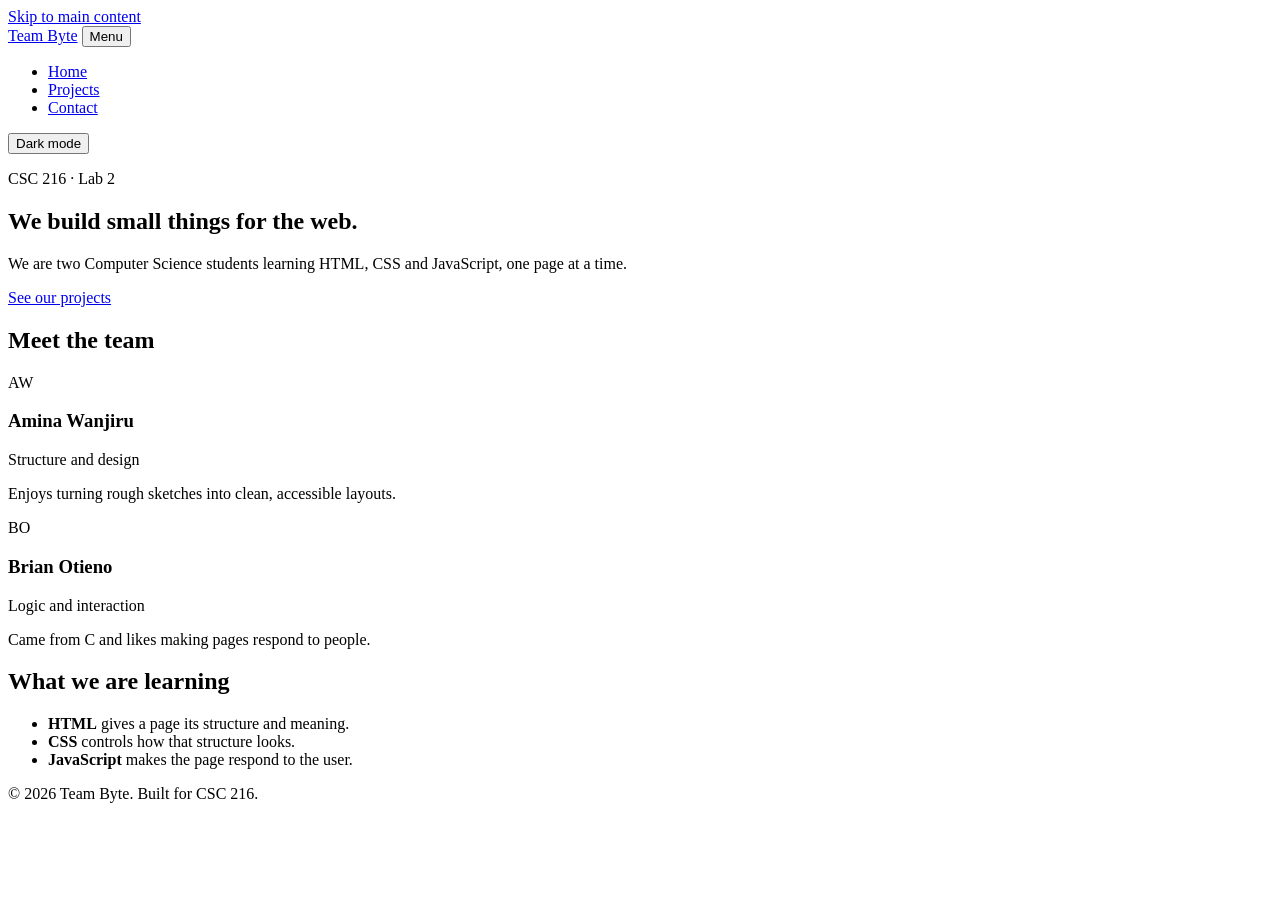
==== index.html @ a4f04c45 "Add home page structure" ====
<!DOCTYPE html>
<html lang="en">
<head>
  <meta charset="UTF-8">
  <meta name="viewport" content="width=device-width, initial-scale=1.0">
  <meta name="description" content="Team Byte: a CSC 216 web development pair.">
  <title>Home | Team Byte</title>
  <link rel="stylesheet" href="css/styles.css">
  <script src="js/script.js" defer></script>
</head>
<body>
  <a class="skip-link" href="#main">Skip to main content</a>

  <header class="site-header">
    <div class="container header-inner">
      <a class="logo" href="index.html">Team Byte</a>
      <button class="nav-toggle" type="button" aria-expanded="false" aria-controls="site-nav">Menu</button>
      <nav id="site-nav" class="site-nav" aria-label="Main">
        <ul>
          <li><a href="index.html" aria-current="page">Home</a></li>
          <li><a href="projects.html">Projects</a></li>
          <li><a href="contact.html">Contact</a></li>
        </ul>
      </nav>
      <button class="theme-toggle" type="button" aria-pressed="false">Dark mode</button>
    </div>
  </header>

  <main id="main">
    <section class="hero">
      <div class="container">
        <p class="eyebrow">CSC 216 · Lab 2</p>
        <h1>We build small things for the web.</h1>
        <p class="lead">We are two Computer Science students learning HTML, CSS and JavaScript, one page at a time.</p>
        <a class="button" href="projects.html">See our projects</a>
      </div>
    </section>

    <section class="container section" aria-labelledby="team-heading">
      <h2 id="team-heading">Meet the team</h2>
      <div class="team-grid">
        <article class="card">
          <div class="avatar" aria-hidden="true">AW</div>
          <h3>Amina Wanjiru</h3>
          <p class="role">Structure and design</p>
          <p>Enjoys turning rough sketches into clean, accessible layouts.</p>
        </article>
        <article class="card">
          <div class="avatar" aria-hidden="true">BO</div>
          <h3>Brian Otieno</h3>
          <p class="role">Logic and interaction</p>
          <p>Came from C and likes making pages respond to people.</p>
        </article>
      </div>
    </section>

    <section class="container section" aria-labelledby="learning-heading">
      <h2 id="learning-heading">What we are learning</h2>
      <ul class="skill-list">
        <li><strong>HTML</strong> gives a page its structure and meaning.</li>
        <li><strong>CSS</strong> controls how that structure looks.</li>
        <li><strong>JavaScript</strong> makes the page respond to the user.</li>
      </ul>
    </section>
  </main>

  <footer class="site-footer">
    <div class="container">
      <p>© <span id="year">2026</span> Team Byte. Built for CSC 216.</p>
    </div>
  </footer>
</body>
</html>
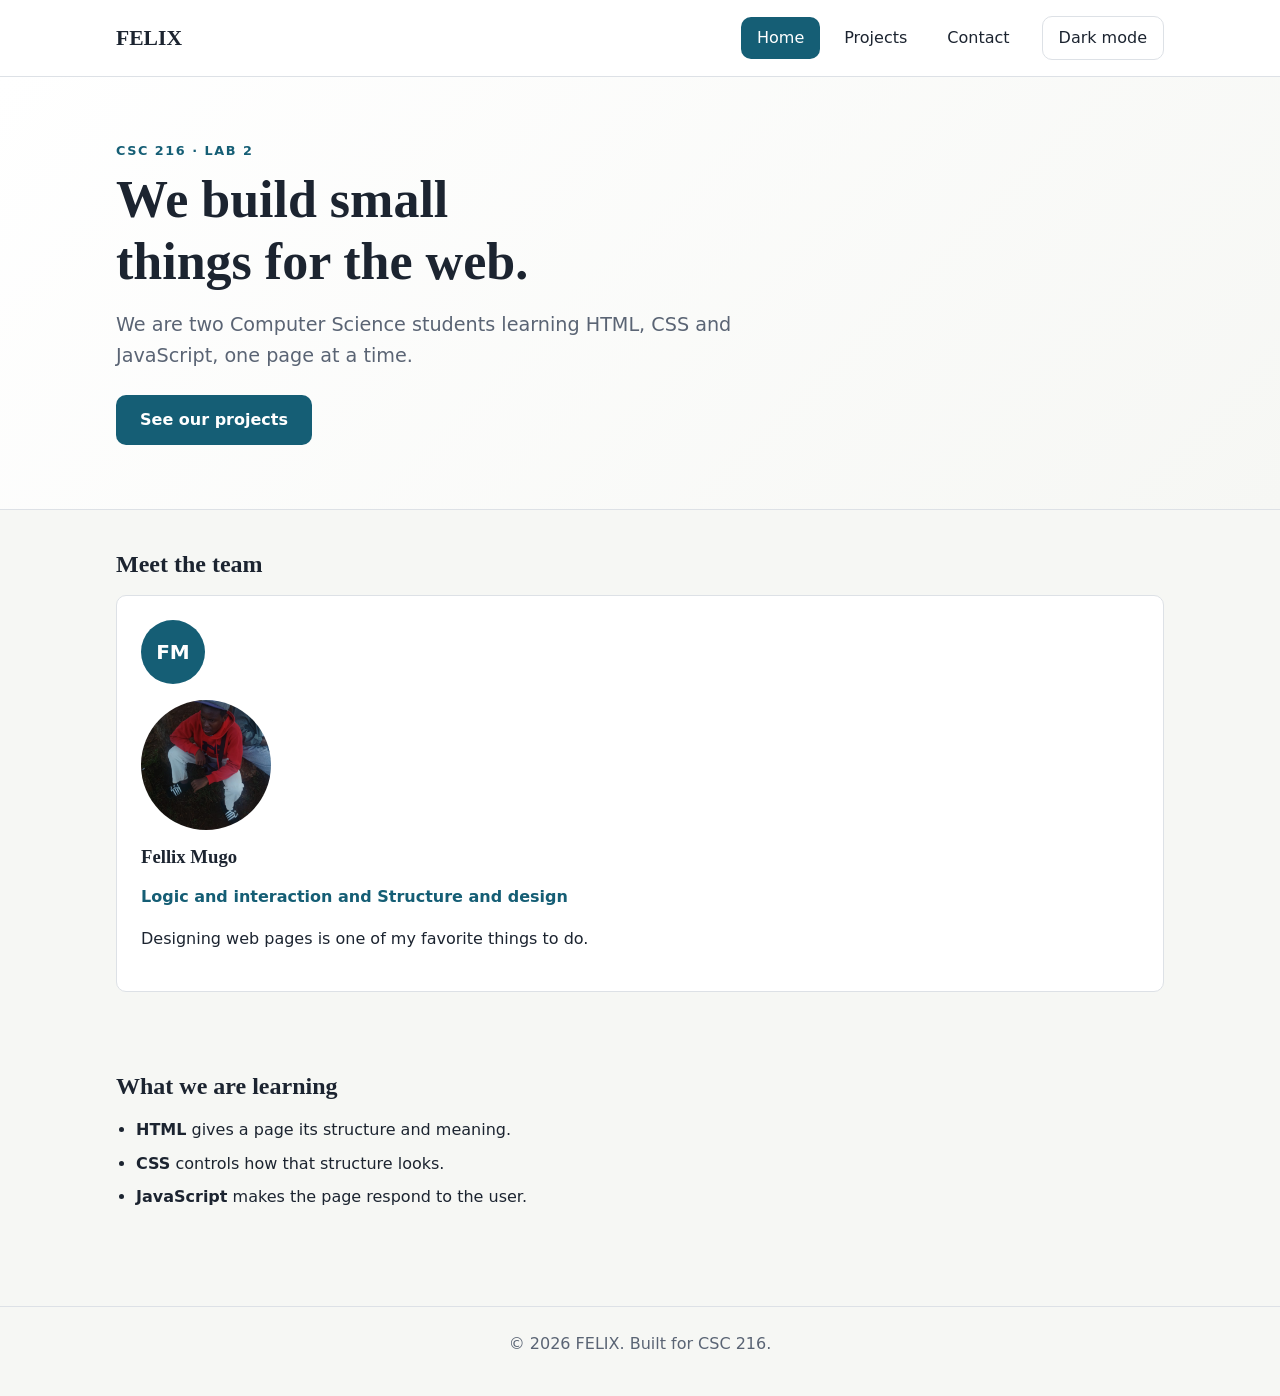
==== commit 3edddf87: "Personalized the project" ====
--- a/index.html
+++ b/index.html
@@ -3,8 +3,8 @@
 <head>
   <meta charset="UTF-8">
   <meta name="viewport" content="width=device-width, initial-scale=1.0">
-  <meta name="description" content="Team Byte: a CSC 216 web development pair.">
-  <title>Home | Team Byte</title>
+  <meta name="description" content="FELIX: a CSC 216 web development pair.">
+  <title>Home | FELIX</title>
   <link rel="stylesheet" href="css/styles.css">
   <script src="js/script.js" defer></script>
 </head>
@@ -13,7 +13,7 @@
 
   <header class="site-header">
     <div class="container header-inner">
-      <a class="logo" href="index.html">Team Byte</a>
+      <a class="logo" href="index.html">FELIX</a>
       <button class="nav-toggle" type="button" aria-expanded="false" aria-controls="site-nav">Menu</button>
       <nav id="site-nav" class="site-nav" aria-label="Main">
         <ul>
@@ -39,17 +39,13 @@
     <section class="container section" aria-labelledby="team-heading">
       <h2 id="team-heading">Meet the team</h2>
       <div class="team-grid">
+        
         <article class="card">
-          <div class="avatar" aria-hidden="true">AW</div>
-          <h3>Amina Wanjiru</h3>
-          <p class="role">Structure and design</p>
-          <p>Enjoys turning rough sketches into clean, accessible layouts.</p>
-        </article>
-        <article class="card">
-          <div class="avatar" aria-hidden="true">BO</div>
-          <h3>Brian Otieno</h3>
-          <p class="role">Logic and interaction</p>
-          <p>Came from C and likes making pages respond to people.</p>
+          <div class="avatar" aria-hidden="true">FM</div>
+          <img src="images/felixmugo.jpeg" alt="Fellix Mugo" class="avatar">
+          <h3>Fellix Mugo</h3>
+          <p class="role">Logic and interaction and Structure and design</p>
+          <p>Designing web pages is one of my favorite things to do.</p>
         </article>
       </div>
     </section>
@@ -66,7 +62,7 @@
 
   <footer class="site-footer">
     <div class="container">
-      <p>© <span id="year">2026</span> Team Byte. Built for CSC 216.</p>
+      <p>© <span id="year">2026</span> FELIX. Built for CSC 216.</p>
     </div>
   </footer>
 </body>
--- a/css/styles.css
+++ b/css/styles.css
@@ -0,0 +1,481 @@
+/* =====================================================
+   Team website stylesheet (CSC 216, Lab 2)
+   One file styles every page on the site.
+   ===================================================== */
+
+/* ---------- 1. Design tokens ---------- */
+:root {
+  --color-bg: #f6f7f4;
+  --color-surface: #ffffff;
+  --color-text: #1c2430;
+  --color-muted: #5a6474;
+  --color-primary: #155E75;
+  --color-primary-dark: #134E4A;
+  --color-on-primary: #ffffff;
+  --color-border: #dde1e6;
+  --color-error: #b3261e;
+  --color-success: #1e7b3a;
+
+  --font-body: system-ui, -apple-system, "Segoe UI", Roboto, Arial, sans-serif;
+  --font-heading: Georgia, "Times New Roman", serif;
+
+  --space-1: 0.5rem;
+  --space-2: 1rem;
+  --space-3: 1.5rem;
+  --space-4: 2.5rem;
+  --space-5: 4rem;
+
+  --radius: 10px;
+  --max-width: 1080px;
+}
+
+body.dark {
+  --color-bg: #11161d;
+  --color-surface: #1a212b;
+  --color-text: #e7ebf0;
+  --color-muted: #a2abb9;
+  --color-primary: #7DD3FC;
+  --color-primary-dark: #A7F3D0;
+  --color-on-primary: #102A35;
+  --color-border: #2b3340;
+  --color-error: #ff8a80;
+  --color-success: #7ddc97;
+  color-scheme: dark;
+}
+
+
+/* ---------- 2. Base and reset ---------- */
+*,
+*::before,
+*::after {
+  box-sizing: border-box;
+}
+
+body {
+  margin: 0;
+  font-family: var(--font-body);
+  font-size: 1rem;
+  line-height: 1.6;
+  color: var(--color-text);
+  background-color: var(--color-bg);
+  transition: background-color 0.3s ease, color 0.3s ease;
+}
+
+h1,
+h2,
+h3 {
+  font-family: var(--font-heading);
+  line-height: 1.2;
+  margin: 0 0 var(--space-2);
+}
+
+p {
+  margin: 0 0 var(--space-2);
+}
+
+a {
+  color: var(--color-primary);
+}
+
+a:hover {
+  color: var(--color-primary-dark);
+}
+
+img {
+  max-width: 100%;
+  display: block;
+}
+
+:focus-visible {
+  outline: 3px solid var(--color-primary);
+  outline-offset: 3px;
+}
+
+/* ---------- 3. Layout helpers ---------- */
+.container {
+  width: 100%;
+  max-width: var(--max-width);
+  margin-inline: auto;
+  padding-inline: var(--space-2);
+}
+
+.section {
+  padding-block: var(--space-4);
+}
+
+.skip-link {
+  position: absolute;
+  top: -4rem;
+  left: var(--space-2);
+  z-index: 100;
+  padding: var(--space-1) var(--space-2);
+  border-radius: var(--radius);
+  background-color: var(--color-primary);
+  color: var(--color-on-primary);
+}
+
+.skip-link:focus {
+  top: var(--space-2);
+}
+
+/* ---------- 4. Header and navigation ---------- */
+.site-header {
+  position: sticky;
+  top: 0;
+  z-index: 10;
+  background-color: var(--color-surface);
+  border-bottom: 1px solid var(--color-border);
+}
+
+.header-inner {
+  display: flex;
+  flex-wrap: wrap;
+  align-items: center;
+  gap: var(--space-2);
+  padding-block: var(--space-2);
+}
+
+.logo {
+  margin-right: auto;
+  font-family: var(--font-heading);
+  font-size: 1.35rem;
+  font-weight: 700;
+  color: var(--color-text);
+  text-decoration: none;
+}
+
+.site-nav ul {
+  display: flex;
+  gap: var(--space-1);
+  margin: 0;
+  padding: 0;
+  list-style: none;
+}
+
+.site-nav a {
+  display: block;
+  padding: var(--space-1) var(--space-2);
+  border-radius: var(--radius);
+  color: var(--color-text);
+  font-weight: 500;
+  text-decoration: none;
+}
+
+.site-nav a:hover {
+  background-color: var(--color-bg);
+}
+
+.site-nav a[aria-current="page"] {
+  background-color: var(--color-primary);
+  color: var(--color-on-primary);
+}
+
+.nav-toggle,
+.theme-toggle {
+  padding: var(--space-1) var(--space-2);
+  border: 1px solid var(--color-border);
+  border-radius: var(--radius);
+  background-color: transparent;
+  color: var(--color-text);
+  font: inherit;
+  cursor: pointer;
+}
+
+.theme-toggle[aria-pressed="true"] {
+  border-color: var(--color-primary);
+  color: var(--color-primary);
+}
+
+.nav-toggle {
+  display: none;
+}
+
+
+
+/* ---------- 5. Buttons and hero ---------- */
+.button {
+  display: inline-block;
+  padding: 0.75rem 1.5rem;
+  border: none;
+  border-radius: var(--radius);
+  background-color: var(--color-primary);
+  color: var(--color-on-primary);
+  font: inherit;
+  font-weight: 600;
+  text-decoration: none;
+  cursor: pointer;
+  transition: background-color 0.2s ease, transform 0.2s ease;
+}
+
+.button:hover {
+  background-color: var(--color-primary-dark);
+  color: var(--color-on-primary);
+  transform: translateY(-2px);
+}
+
+.hero {
+  padding-block: var(--space-5);
+  background: linear-gradient(135deg, var(--color-surface), var(--color-bg));
+  border-bottom: 1px solid var(--color-border);
+}
+
+.hero h1 {
+  max-width: 18ch;
+  font-size: clamp(2rem, 5vw, 3.25rem);
+}
+
+.eyebrow {
+  margin-bottom: var(--space-1);
+  color: var(--color-primary);
+  font-size: 0.8rem;
+  font-weight: 700;
+  letter-spacing: 0.12em;
+  text-transform: uppercase;
+}
+
+.lead {
+  max-width: 55ch;
+  margin-bottom: var(--space-3);
+  color: var(--color-muted);
+  font-size: 1.2rem;
+}
+
+.page-header {
+  padding-block: var(--space-4) var(--space-2);
+}
+
+
+/* ---------- 6. Cards and grids ---------- */
+.team-grid,
+.project-grid {
+  display: grid;
+  grid-template-columns: repeat(auto-fit, minmax(260px, 1fr));
+  gap: var(--space-3);
+}
+
+.card {
+  padding: var(--space-3);
+  border: 1px solid var(--color-border);
+  border-radius: var(--radius);
+  background-color: var(--color-surface);
+}
+
+.avatar {
+  display: grid;
+  place-items: center;
+  width: 64px;
+  height: 64px;
+  margin-bottom: var(--space-2);
+  border-radius: 50%;
+  background-color: var(--color-primary);
+  color: var(--color-on-primary);
+  font-size: 1.25rem;
+  font-weight: 700;
+}
+
+.role {
+  color: var(--color-primary);
+  font-weight: 600;
+}
+
+.skill-list {
+  padding-left: 1.25rem;
+}
+
+.skill-list li {
+  margin-bottom: var(--space-1);
+}
+
+
+/* ---------- 7. Projects page ---------- */
+.filters {
+  display: flex;
+  flex-wrap: wrap;
+  gap: var(--space-1);
+  margin-bottom: var(--space-2);
+}
+
+.filter-btn {
+  padding: 0.4rem 1rem;
+  border: 1px solid var(--color-border);
+  border-radius: 999px;
+  background-color: var(--color-surface);
+  color: var(--color-text);
+  font: inherit;
+  cursor: pointer;
+}
+
+.filter-btn[aria-pressed="true"] {
+  border-color: var(--color-primary);
+  background-color: var(--color-primary);
+  color: var(--color-on-primary);
+}
+
+.project-count {
+  color: var(--color-muted);
+}
+
+.tag {
+  display: inline-block;
+  margin-bottom: var(--space-1);
+  color: var(--color-primary);
+  font-size: 0.75rem;
+  font-weight: 700;
+  letter-spacing: 0.06em;
+  text-transform: uppercase;
+}
+
+/* ---------- 8. Contact form ---------- */
+.contact-form {
+  max-width: 560px;
+  padding-bottom: var(--space-4);
+}
+
+.field {
+  margin-bottom: var(--space-3);
+}
+
+label {
+  display: block;
+  margin-bottom: 0.35rem;
+  font-weight: 600;
+}
+
+input,
+select,
+textarea {
+  width: 100%;
+  padding: 0.65rem 0.8rem;
+  border: 1px solid var(--color-border);
+  border-radius: var(--radius);
+  background-color: var(--color-surface);
+  color: var(--color-text);
+  font: inherit;
+}
+
+input:focus,
+select:focus,
+textarea:focus {
+  border-color: var(--color-primary);
+}
+
+input[aria-invalid="true"],
+textarea[aria-invalid="true"] {
+  border-color: var(--color-error);
+}
+
+.hint,
+.error {
+  margin: 0.35rem 0 0;
+  font-size: 0.9rem;
+}
+
+.hint {
+  color: var(--color-muted);
+}
+
+.error {
+  min-height: 1.4em;
+  color: var(--color-error);
+}
+
+.form-status {
+  margin-top: var(--space-2);
+  color: var(--color-success);
+  font-weight: 600;
+}
+
+
+
+
+/* ---------- 9. Footer ---------- */
+.site-footer {
+  margin-top: var(--space-4);
+  padding-block: var(--space-3);
+  border-top: 1px solid var(--color-border);
+  color: var(--color-muted);
+  text-align: center;
+}
+
+/* ---------- 10. Small screens ---------- */
+@media (max-width: 700px) {
+  .nav-toggle {
+    display: inline-block;
+  }
+
+  .site-nav {
+    display: none;
+    order: 3;
+    width: 100%;
+  }
+
+  .site-nav.open {
+    display: block;
+  }
+
+  .site-nav ul {
+    flex-direction: column;
+  }
+
+  .section {
+    padding-block: var(--space-3);
+  }
+}
+
+/* ---------- 11. Respect reduced-motion preferences ---------- */
+@media (prefers-reduced-motion: reduce) {
+  *,
+  *::before,
+  *::after {
+    transition: none !important;
+  }
+}
+/* ---------- 9. Footer ---------- */
+.site-footer {
+  margin-top: var(--space-4);
+  padding-block: var(--space-3);
+  border-top: 1px solid var(--color-border);
+  color: var(--color-muted);
+  text-align: center;
+}
+
+/* ---------- 10. Small screens ---------- */
+@media (max-width: 700px) {
+  .nav-toggle {
+    display: inline-block;
+  }
+
+  .site-nav {
+    display: none;
+    order: 3;
+    width: 100%;
+  }
+
+  .site-nav.open {
+    display: block;
+  }
+
+  .site-nav ul {
+    flex-direction: column;
+  }
+
+  .section {
+    padding-block: var(--space-3);
+  }
+}
+
+/* ---------- 11. Respect reduced-motion preferences ---------- */
+@media (prefers-reduced-motion: reduce) {
+  *,
+  *::before,
+  *::after {
+    transition: none !important;
+  }
+}
+
+.card img.avatar {
+  width: 130px;
+  height: 130px;
+  border-radius: 50%;
+  object-fit: cover;
+}
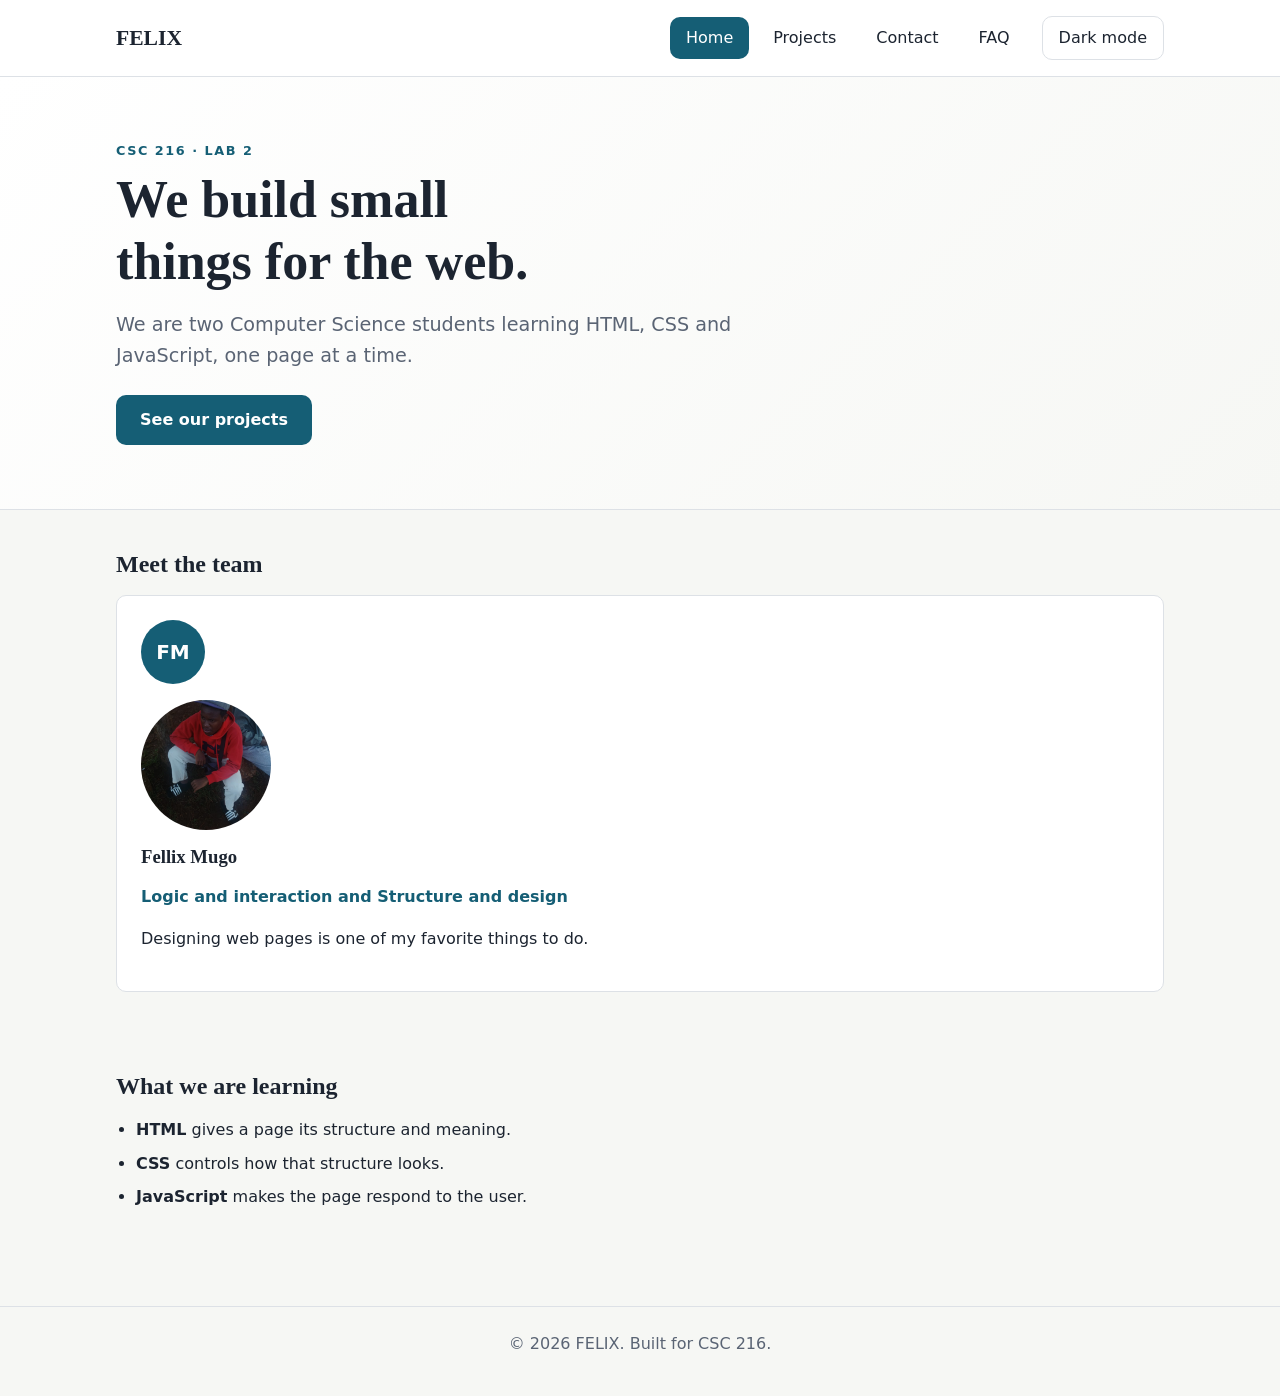
==== commit 9675106d: "faq file added" ====
--- a/index.html
+++ b/index.html
@@ -20,6 +20,7 @@
           <li><a href="index.html" aria-current="page">Home</a></li>
           <li><a href="projects.html">Projects</a></li>
           <li><a href="contact.html">Contact</a></li>
+          <li><a href="faq.html">FAQ</a></li>
         </ul>
       </nav>
       <button class="theme-toggle" type="button" aria-pressed="false">Dark mode</button>
